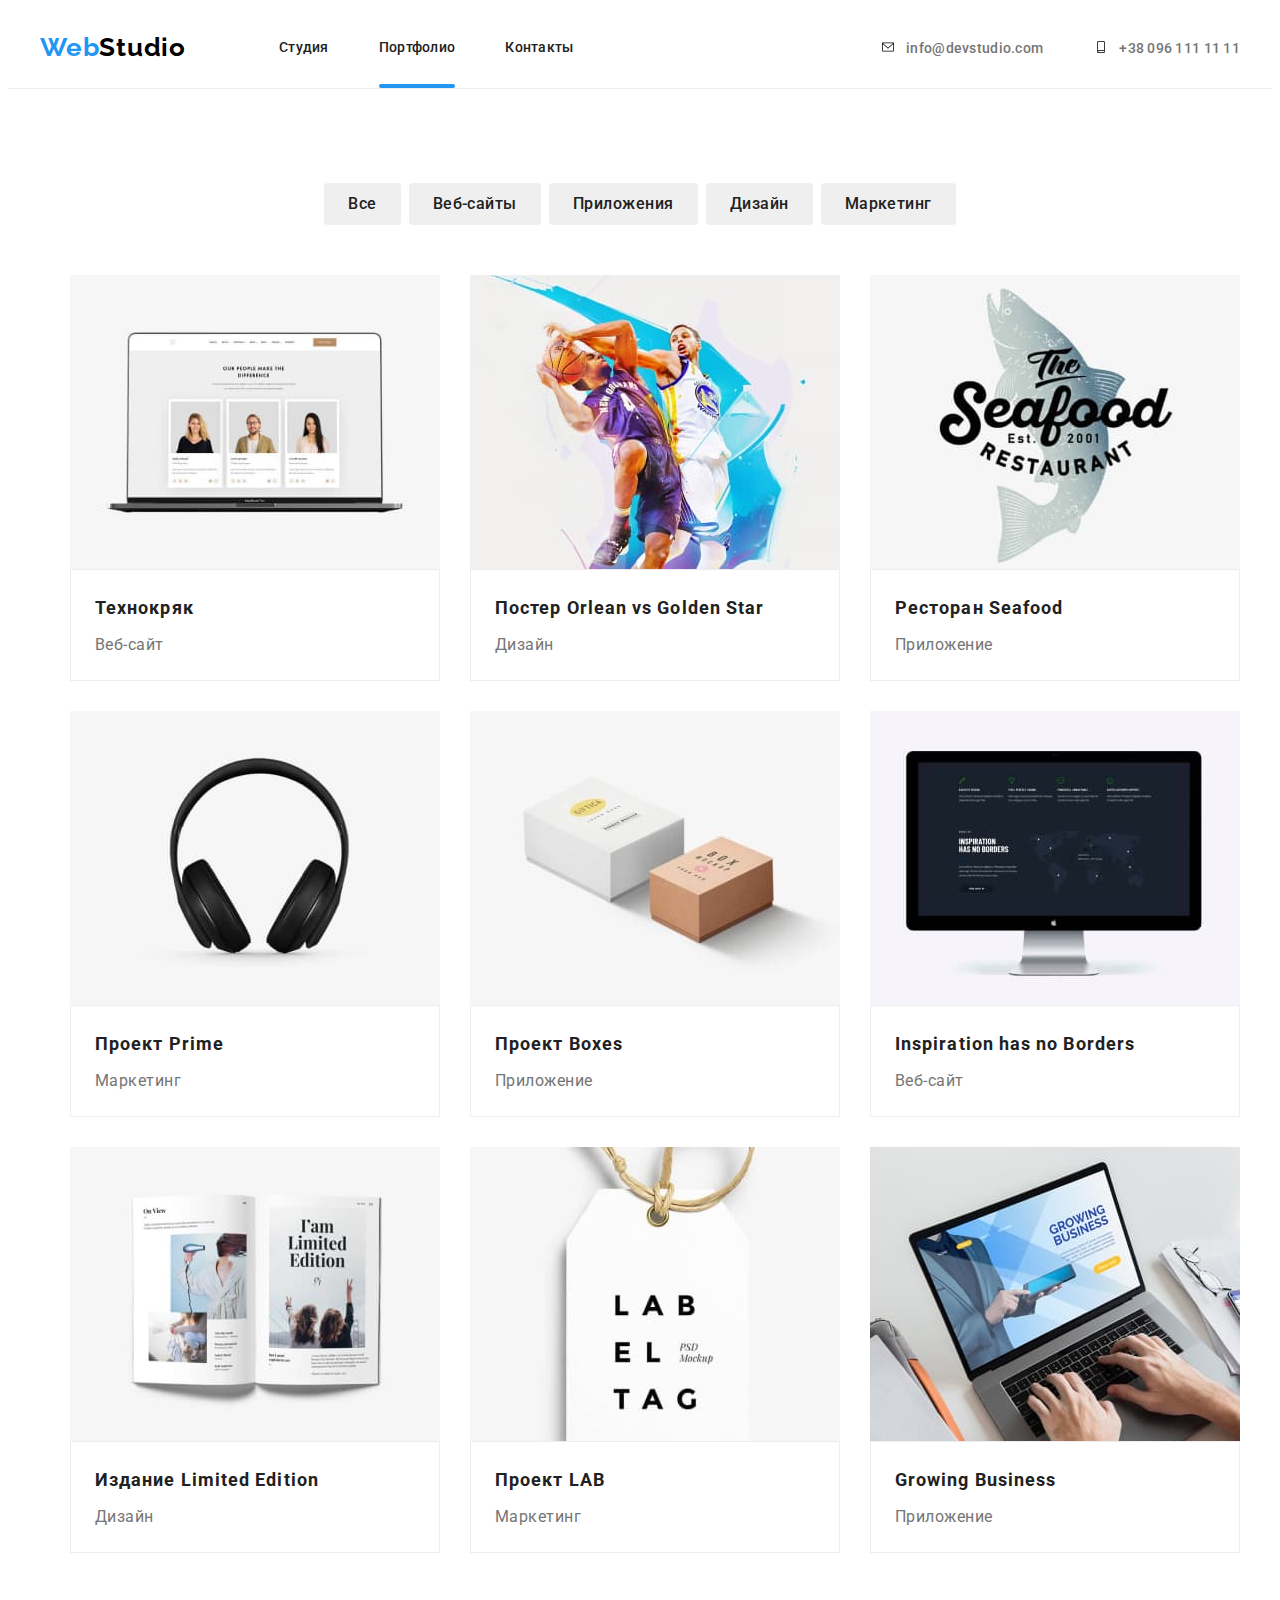
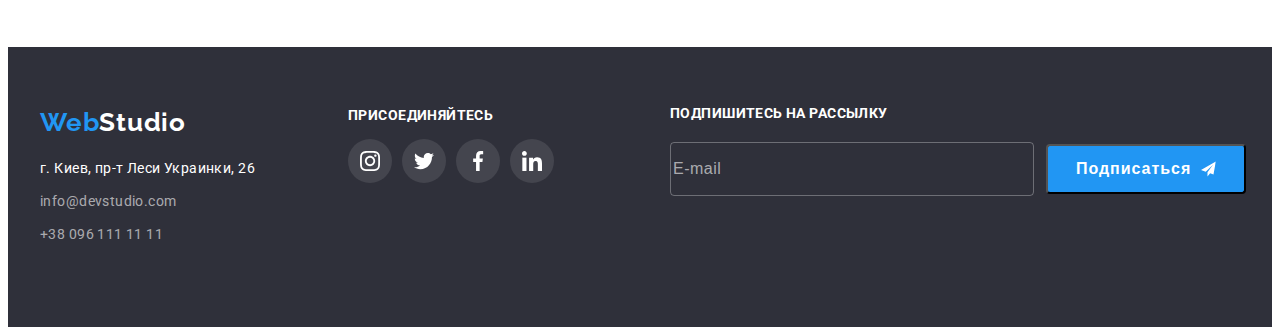
==== portfolio.html @ 32766723 "HW7" ====
<!DOCTYPE html>
<html lang="ru">
<head>
    <meta charset="UTF-8">
    <meta http-equiv="X-UA-Compatible" content="IE=edge">
    <meta name="viewport" content="width=device-width, initial-scale=1.0">
    <title>Портфолио</title>
    <link rel="preconnect" href="https://fonts.googleapis.com">
    <link rel="preconnect" href="https://fonts.gstatic.com" crossorigin>
    <link href="https://fonts.googleapis.com/css2?family=Raleway:wght@700&family=Roboto:wght@400;500;700;900&display=swap"
        rel="stylesheet">
        <link rel="stylesheet" href="https://cdnjs.cloudflare.com/ajax/libs/modern-normalize/1.1.0/modern-normalize.min.css"
            integrity="sha512-wpPYUAdjBVSE4KJnH1VR1HeZfpl1ub8YT/NKx4PuQ5NmX2tKuGu6U/JRp5y+Y8XG2tV+wKQpNHVUX03MfMFn9Q=="
            crossorigin="anonymous" referrerpolicy="no-referrer" />
    <link rel="stylesheet" href="./css/styles.css">
</head>
<body>
<header class="header">
    <div class="container header-container">
        <nav class="header-nav">
            <a href="./index.html" lang="en" class="link  logo"><span>Web</span>Studio</a>
            <ul class="list navigation-list">
                <li class="nav-item"><a href="./index.html" class="link nav-list">Студия</a></li>
                <li class="nav-item"><a href="./portfolio.html" class="link nav-list current-page">Портфолио</a></li>
                <li class="nav-item"><a href="" class="link nav-list">Контакты</a></li>
            </ul>
        </nav>
        <ul class="list header-contact-list">
            <li class="header-contact-item"><a href="mailto:info@devstudio.com" class="contact-list link"><svg
                        class="contact-icon" width="16" height="12">
                        <use href="./images/icons.svg#icon-envelope"></use>
                    </svg>info@devstudio.com</a></li>
            <li class="header-contact-item"><a href="tel:+380961111111" class="link contact-list"><svg
                        class="contact-icon" width="16" height="12">
                        <use href="./images/icons.svg#icon-smartphone"></use>
                    </svg>+38 096 111 11 11</a></li>
        </ul>
    </div>
</header>
    <main>
        <!--Section Buttons-->
    <section class="section">
        <div class="container">
        <h1 class="visually-hidden">Примеры наших проектов</h1>
    <ul class="list btn-list">
        <li class="btn-list-item"><button type="button" name="Все" class="portfolio-button">Все</button></li>
        <li class="btn-list-item"><button type="button" name="Веб-сайты" class="portfolio-button">Веб-сайты</button></li>
        <li class="btn-list-item"><button type="button" name="Приложения" class="portfolio-button">Приложения</button></li>
        <li class="btn-list-item"><button type="button" name="Дизайн" class="portfolio-button">Дизайн</button></li>
        <li class="btn-list-item"><button type="button" name="Маркетинг" class="portfolio-button">Маркетинг</button></li>
    </ul>
    <ul class="list card-list">
    <li class="list-box">
        <article class="card">
        <a href="" class="link">
            <div class="card-thumb">
                <p class="card-text">Технокряк это современная площадка распространения коронавируса. Компании используют эту платформу для цифрового
                шпионажа и атак на защищённые сервера конкурентов.</p>
             <img src="./images/portfolio-img1.jpg" alt="Веб-сайт" width="370"></div>
            <div class="box-content">
            <h2 class="projects-title">Технокряк</h2>
            <p class="projects-description">Веб-сайт</p></div>
        </a>
        </article>
    </li>
    <li class="list-box">
        <article class="card">
        <a href="" class="link">
            <div class="card-thumb">
                <p class="card-text">Технокряк это современная площадка распространения коронавируса. Компании используют эту платформу
                    для цифрового
                    шпионажа и атак на защищённые сервера конкурентов.</p>
            <img src="./images/portfolio-img2.jpg" alt="Два баскетболиста" width="370">
           </div>
            <div class="box-content">
            <h2 class="projects-title">Постер <span lang="en"> Orlean vs Golden Star</span></h2>
            <p class="projects-description">Дизайн</p></div>
        </a></article>
    </li>
    <li class="list-box">
        <article class="card">
        <a href="" class="link">
            <div class="card-thumb">
                <p class="card-text">Технокряк это современная площадка распространения коронавируса. Компании используют эту платформу
                    для цифрового
                    шпионажа и атак на защищённые сервера конкурентов.</p>
            <img src="./images/portfolio-img3.jpg" alt="Логотип ресторана" width="370"></div>
            <div class="box-content">
            <h2 class="projects-title">Ресторан <span lang="en">Seafood</span></h2>
            <p class="projects-description">Приложение</p></div>
        </a></article>
    </li>
    <li class="list-box">
        <article class="card">
        <a href="" class="link">
            <div class="card-thumb">
                <p class="card-text">Технокряк это современная площадка распространения коронавируса. Компании используют эту платформу
                    для цифрового
                    шпионажа и атак на защищённые сервера конкурентов.</p>
            <img src="./images/portfolio-img4.jpg" alt="Наушники" width="370"></div>
            <div class="box-content">
            <h2 class="projects-title">Проект <span lang="en">Prime</span></h2>
            <p class="projects-description">Маркетинг</p></div>
        </a></article>
    </li>
    <li class="list-box">
        <article class="card">
    <a href="" class="link">
        <div class="card-thumb">
            <p class="card-text">Технокряк это современная площадка распространения коронавируса. Компании используют эту платформу
                для цифрового
                шпионажа и атак на защищённые сервера конкурентов.</p>
        <img src="./images/portfolio-img5.jpg" alt="Две коробки" width="370"></div>
        <div class="box-content">
        <h2 class="projects-title">Проект <span lang="en">Boxes</span></h2>
        <p class="projects-description">Приложение</p></div>
    </a></article>
    </li>
    <li class="list-box">
        <article class="card">
        <a href="" class="link">
            <div class="card-thumb">
                <p class="card-text">Технокряк это современная площадка распространения коронавируса. Компании используют эту платформу
                    для цифрового
                    шпионажа и атак на защищённые сервера конкурентов.</p>
            <img src="./images/portfolio-img6.jpg" alt="Веб-сайт" width="370"></div>
            <div class="box-content">
            <h2 lang="en" class="projects-title">Inspiration has no Borders</h2>
            <p class="projects-description">Веб-сайт</p></div>
        </a></article>
    </li>
    <li class="list-box">
        <article class="card">
        <a href="" class="link">
            <div class="card-thumb">
                <p class="card-text">Технокряк это современная площадка распространения коронавируса. Компании используют эту платформу
                    для цифрового
                    шпионажа и атак на защищённые сервера конкурентов.</p>
            <img src="./images/portfolio-img7.jpg" alt="Журнал" width="370"></div>
            <div class="box-content">
            <h2 class="projects-title">Издание <span lang="en">Limited Edition</span></h2>
            <p class="projects-description">Дизайн</p></div>
        </a></article>
    </li>
    <li class="list-box">
        <article class="card">
        <a href="" class="link">
            <div class="card-thumb">
                <p class="card-text">Технокряк это современная площадка распространения коронавируса. Компании используют эту платформу
                    для цифрового
                    шпионажа и атак на защищённые сервера конкурентов.</p>
            <img src="./images/portfolio-img8.jpg" alt="Бирка" width="370"></div>
            <div class="box-content">
            <h2 class="projects-title">Проект <span lang="en">LAB</span></h2>
            <p class="projects-description">Маркетинг</p></div>
        </a></article>
    </li>
    <li class="list-box">
        <article class="card">
        <a href="" class="link">
            <div class="card-thumb">
                <p class="card-text">Технокряк это современная площадка распространения коронавируса. Компании используют эту платформу
                    для цифрового
                    шпионажа и атак на защищённые сервера конкурентов.</p>
            <img src="./images/portfolio-img9.jpg" alt="Приложение для ноутбука" width="370"></div>
            <div class="box-content">
            <h2 lang="en" class="projects-title">Growing Business</h2>
            <p class="projects-description">Приложение</p></div>
        </a></article>
    </li>
    </ul>
    </div>
    </section>
    </main>
    <footer class="footer">
        <div class="container footer-container">
            <div class="logo-footer">
                <div class="logo-adress">
                    <a href="./index.html" lang="en" class="link  footer-logo"><span
                            class="footer-logo__span">Web</span>Studio</a>
                </div>
                <address>
                    <ul class="list">
                        <li class="footer-list"><a href="https://goo.gl/maps/FCbpodmWMEnQQ8jf7"
                                class="link footer-address">г. Киев, пр-т Леси Украинки, 26</a></li>
                        <li class="footer-list"><a href="mailto:info@devstudio.com"
                                class="link footer-contact">info@devstudio.com</a></li>
                        <li class="footer-list"><a href="tel:+380961111111" class="link footer-contact">+38 096 111 11
                                11</a></li>
                    </ul>
                </address>
            </div>
            <div class="footer-social-links">
                <h4 class="footer-title">присоединяйтесь</h4>
                <ul class="footer-social-list list">
                    <li class="footer-social-item">
                        <a href="" class="footer-social-link">
                            <svg class="members-social-icon" width="20" height="20">
                                <use href="./images/icons.svg#icon-instagram-1"></use>
                            </svg>
    
                        </a>
                    </li>
                    <li class="footer-social-item">
                        <a href="" class="footer-social-link">
                            <svg class="members-social-icon" width="20" height="20">
                                <use href="./images/icons.svg#icon-twitter-1"></use>
                            </svg>
                        </a>
                    </li>
                    <li class="footer-social-item">
                        <a href="" class="footer-social-link">
                            <svg class="members-social-icon" width="20" height="20">
                                <use href="./images/icons.svg#icon-facebook-1"></use>
                            </svg>
                        </a>
                    </li>
                    <li class="footer-social-item">
                        <a href="" class="footer-social-link">
                            <svg class="members-social-icon" width="20" height="20">
                                <use href="./images/icons.svg#icon-linkedin-1"></use>
                            </svg>
                        </a>
                    </li>
                </ul>
            </div>
    
            <div class="footer-subscription">
    
                <form action="#" class="footer-form">
                    <div class="footer-subscription__input">
                        <label for="email-input" class="footer-form__label"><span class="footer-form__text">Подпишитесь на
                                рассылку</span></label>
                        <div class="input-box">
                            <input type="email" id="email-input" name="email-input" placeholder="E-mail"
                                class="footer-form__input">
                            <button type="submit" class="footer-form__button">Подписаться
                                <svg class="footer-form__icon" width="24" height="24">
                                    <use href="./images/icons.svg#icon-send"></use>
                                </svg>
                            </button>
                        </div>
                    </div>
                </form>
            </div>
        </div>
    </footer>
    <script src="./js/modal.js"></script>
</body>
</html>
---- css/styles.css ----
h1,
h2,
h3,
h4,
h5,
h6,
p,
ul {
  margin: 0;
}

:root {
  --accent-color: #2196f3;
  --main-text-color: #757575;
  --title-color: #212121;
  --logo-color: #000000;
  --transition-timing-function: cubic-bezier(0.4, 0, 0.2, 1);
}
body {
  font-family: "Roboto", sans-serif;
  color: var(--main-text-color);
  background-color: #ffffff;
  font-weight: 400;
  font-style: normal;
}
.visually-hidden {
  position: absolute;
  white-space: nowrap;
  width: 1px;
  height: 1px;
  overflow: hidden;
  border: 0;
  padding: 0;
  clip: rect(0 0 0 0);
  clip-path: inset(50%);
  margin: -1px;
}
img {
  display: block;
  max-width: 100%;
  height: auto;
}
/* ----------------------------------------------------------HEADER---------------------- */
.container {
  width: 1200px;
  padding-left: 15px;
  padding-right: 15px;
  margin-left: auto;
  margin-right: auto;
  height: auto;
}
.header {
  border-bottom-color: #ececec;
  border-bottom-style: solid;
  border-bottom-width: 1px;
}

.header-container {
  display: flex;
  justify-content: space-between;
  align-items: center;
}

.header-nav {
  display: flex;
}

.logo {
  font-family: Raleway;
  font-style: normal;
  font-weight: 700;
  font-size: 26px;
  line-height: 1.19;
  letter-spacing: 0.03em;
  color: var(--logo-color);
  margin-right: 93px;
  padding-bottom: 25px;
  padding-top: 24px;
}
.header span {
  color: var(--accent-color);
}

.nav-list {
  font-weight: 500;
  font-size: 14px;
  line-height: 1.14;
  letter-spacing: 0.02em;
  color: var(--title-color);
  display: block;
  padding-top: 32px;
  padding-bottom: 32px;
}
.navigation-list {
  display: flex;
  align-items: center;
}
.nav-item:not(:last-child) {
  margin-right: 50px;
}
.current-page::after {
  content: "";
  display: block;
  width: 100%;
  height: 4px;
  background-color: var(--accent-color);
  border-radius: 2px;
  position: absolute;
  left: 0;
  bottom: 0;
}
.current-page {
  position: relative;
}

.header-contact-item:not(:last-child) {
  margin-right: 50px;
}

.header-contact-list {
  display: flex;
}

.contact-list {
  font-weight: 500;
  font-size: 14px;
  line-height: 1.14;
  letter-spacing: 0.02em;
  color: var(--main-text-color);
  padding-top: 32px;
  padding-bottom: 32px;
  transition-property: fill;
  transition-duration: 250ms;
  transition-timing-function: var(--transition-timing-function);
}

.list {
  list-style: none;
  padding: 0;
}
.link {
  text-decoration: none;
  transition-property: color;
  transition-duration: 250ms;
  transition-timing-function: var(--transition-timing-function);
}
.link:hover,
.link:focus {
  color: var(--accent-color);
}
.contact-list:hover,
.contact-list:focus {
  fill: var(--accent-color);
}
.contact-icon {
  margin-right: 10px;
  transition-property: fill;
  transition-duration: 250ms;
  transition-timing-function: var(--transition-timing-function);
}
/*--------------HERO----------------------------*/
.hero-section {
  background-color: #2f303a;
  padding-bottom: 200px;
  padding-top: 200px;
  text-align: center;
  background-image: linear-gradient(
      rgba(47, 48, 58, 0.4),
      rgba(47, 48, 58, 0.4)
    ),
    url(../images/hero-bg-img.jpg);
  background-position: center;
  background-repeat: no-repeat;
  background-size: cover;
}
.hero-title {
  font-weight: 900;
  font-size: 44px;
  line-height: 1.36;
  text-align: center;
  letter-spacing: 0.06em;
  text-transform: uppercase;
  color: #ffffff;
  max-width: 696px;
  margin-right: auto;
  margin-left: auto;
  margin-bottom: 30px;
}
.hero-button {
  background: var(--accent-color);
  box-shadow: transparent;
  border-radius: 4px;
  font-family: inherit;
  font-weight: 700;
  font-size: 16px;
  line-height: 1.87;
  display: inline-block;
  text-align: center;
  letter-spacing: 0.06em;
  color: #ffffff;
  cursor: pointer;
  padding-right: 32px;
  padding-left: 32px;
  padding-top: 10px;
  padding-bottom: 10px;
  transition-property: background-color, box-shadow;
  transition-duration: 250ms;
  transition-timing-function: var(--transition-timing-function);
}
.hero-button:focus,
.hero-button:hover {
  background-color: var(--accent-color);
  box-shadow: 0px 4px 4px rgba(0, 0, 0, 0.15);
}

/*----------------------------Section Our Activities------------------*/
.activities-list-title {
  font-weight: 700;
  font-size: 14px;
  line-height: 1.14;
  letter-spacing: 0.03em;
  text-transform: uppercase;
  color: var(--title-color);
  margin-bottom: 10px;
}
.activities-text {
  font-size: 14px;
  line-height: 1.71;
  letter-spacing: 0.03em;
}
.activities-title {
  font-weight: 700;
  font-size: 36px;
  line-height: 1.17;
  text-align: center;
  letter-spacing: 0.03em;
  color: var(--title-color);
  margin-bottom: 50px;
  margin-top: 94px;
}
.section {
  padding-bottom: 94px;
  padding-top: 94px;
}
.activities-list {
  display: flex;
  justify-content: center;
}
.activities-overlay-title {
  font-weight: 700;
  font-size: 14px;
  line-height: 16px;
  text-align: center;
  letter-spacing: 0.03em;
  text-transform: uppercase;

  color: #ffffff;
  position: absolute;
  bottom: 27px;
  left: 83px;
  z-index: 5;
}
.activities-list-item::after {
  display: inline-block;
  position: absolute;
  content: "";
  width: 100%;
  height: 70px;
  background-color: rgba(47, 48, 58, 0.8);
  left: 0;
  bottom: 0;
}

.activities-list-item:not(:last-child) {
  margin-right: 30px;
}
.activities-list-item {
  position: relative;
}
.activities-types {
  display: flex;
}

.activities-types-item:not(:last-child) {
  margin-right: 30px;
}
.activities-types-item {
  width: 270px;
}
.activities-icon-place {
  width: 270px;
  height: 120px;
  background-color: #f5f4fa;
  margin-bottom: 30px;
  display: flex;
  align-items: center;
  justify-content: center;
  margin-bottom: 30px;
}

/*---------Section Our Team--------------------------------------*/
.team-section {
  background: #f5f4fa;
}
.team-list {
  display: flex;
  flex-basis: calc(100% / 4 -30px);
  margin-top: -30px;
  margin-left: -30px;
}

.team-title {
  font-weight: 700;
  font-size: 36px;
  line-height: 1.17;
  text-align: center;
  letter-spacing: 0.03em;
  color: var(--title-color);
  margin-bottom: 50px;
}
.team-card {
  background-color: #ffffff;
  margin-top: 30px;
  margin-left: 30px;
  box-shadow: 0px 1px 3px rgba(0, 0, 0, 0.12), 0px 1px 1px rgba(0, 0, 0, 0.14),
    0px 2px 1px rgba(0, 0, 0, 0.2);
  border-radius: 0px 0px 4px 4px;
  padding-bottom: 30px;
}

.team-name {
  font-weight: 500;
  font-size: 16px;
  line-height: 1.19;
  text-align: center;
  letter-spacing: 0.03em;
  color: var(--title-color);
}
.team-position {
  font-size: 16px;
  line-height: 1.19;
  text-align: center;
  letter-spacing: 0.03em;
  color: var(--main-text-color);
  margin-top: 10px;
}

.members-text {
  padding-top: 30px;
}

.members-social-list {
  display: flex;
  justify-content: center;
  margin-top: 16px;
  padding-right: 32px;
  padding-left: 32px;
}

.members-social-item {
  width: 44px;
  height: 44px;
  fill: #afb1b8;
}
.members-social-item:not(:last-child) {
  margin-right: 10px;
}
.members-social-link {
  width: 100%;
  height: 100%;
  border-radius: 50%;
  display: flex;
  align-items: center;
  justify-content: center;
  fill: inherit;
  transition-property: background-color, fill;
  transition-duration: 250ms;
  transition-timing-function: var(--transition-timing-function);
}
.members-social-link:hover,
.members-social-link:focus {
  background-color: var(--accent-color);
  fill: #ffffff;
}

/*---------------------------Clients section---------------------------*/

.clients-title {
  font-weight: 700;
  font-size: 36px;
  line-height: 42px;
  text-align: center;
  letter-spacing: 0.03em;
  margin-bottom: 50px;

  color: var(--title-color);
}
.clients-list {
  display: flex;
  justify-content: center;
  align-items: center;
}
.clients-box {
  display: flex;
  justify-content: center;
  align-items: center;
  fill: #afb1b8;
  width: 170px;
  height: 92px;
  border: 1px solid #afb1b8;
  border-radius: 4px;
  transition-property: border, fill;
  transition-duration: 250ms;
  transition-timing-function: var(--transition-timing-function);
}
.clients-item:not(:last-child) {
  margin-right: 30px;
}
.clients-item {
  fill: #afb1b8;
}
.clients-box:hover,
.clients-box:focus {
  fill: var(--accent-color);
  border: 1px solid var(--accent-color);
}

.backdrop {
  position: fixed;
  top: 0;
  left: 0;
  width: 100%;
  height: 100%;
  background: rgba(0, 0, 0, 0.2);
}
.backdrop.is-hidden {
  opacity: 0;
  pointer-events: none;
}

.modal {
  width: 528px;
  height: 581px;
  background: #ffffff;
  box-shadow: 0px 1px 3px rgba(0, 0, 0, 0.12), 0px 1px 1px rgba(0, 0, 0, 0.14),
    0px 2px 1px rgba(0, 0, 0, 0.2);
  border-radius: 4px;
  position: absolute;
  top: 50%;
  left: 50%;
  transform: translate(-50%, -50%) scale(1);
  opacity: 1;
  transition: opacity 250ms var(--transition-timing-function);
}
.backdrop.is-hidden.modal {
  transform: scale(0, 9) translate(-50%, -50%);
  transition: transform 250ms var(--transition-timing-function);
}
.close-modal-button {
  width: 30px;
  height: 30px;
  border-radius: 50%;
  border: 1px solid rgba(0, 0, 0, 0.1);
  background-color: #ffffff;
  position: absolute;
  top: 8px;
  right: 8px;
  cursor: pointer;
  transition-property: fill;
  transition-duration: 250ms;
  transition-timing-function: var(--transition-timing-function);
}
.close-modal-button:hover,
.close-modal-button:focus {
  fill: var(--accent-color);
}
.modal {
  position: relative;
  padding: 40px;
}
.modal-text {
  display: block;
  align-items: center;
  justify-content: center;
  margin-bottom: 12px;
  font-weight: 700;
  font-size: 20px;
  line-height: 23px;
  text-align: center;
  letter-spacing: 0.03em;

  color: var(--title-color);
}
.modal-input {
  display: inline-block;
  width: 448px;
  height: 40px;
  padding-top: 12px;
  padding-bottom: 12px;
  padding-left: 30px;
  padding-right: 30px;
  border: 1px solid rgba(33, 33, 33, 0.2);
  box-sizing: border-box;
  border-radius: 4px;
  transition-property: border-color;
  transition-duration: 250ms;
  transition-timing-function: var(--transition-timing-function);
}

.modal-label {
  font-weight: 400;
  font-size: 12px;
  line-height: 1.67;
  letter-spacing: 0.01em;
  color: #757575;
}
.modal-input:hover,
.modal-input:focus {
  border-color: var(--accent-color);
  cursor: pointer;
}
.modal-input:hover + .modal-form__icon,
.modal-input:focus + .modal-form__icon {
  fill: var(--accent-color);
}

.comment-textarea {
  resize: none;
  width: 448px;
  height: 120px;
  padding-left: 16px;
  padding-right: 16px;
  padding-top: 12px;
  padding-bottom: 12px;
  border: 1px solid rgba(33, 33, 33, 0.2);
  box-sizing: border-box;
  border-radius: 4px;
  transition-property: border-color;
  transition-duration: 250ms;
  transition-timing-function: var(--transition-timing-function);
}
.comment-textarea::placeholder {
  font-weight: 400;
  font-size: 12px;
  line-height: 1.67;
  letter-spacing: 0.01em;
  color: rgba(117, 117, 117, 0.5);
}
.comment-textarea:hover,
.comment-textarea:focus {
  border-color: var(--accent-color);
}

.checkbox-area {
  display: flex;
  align-items: center;
  justify-content: center;
}
.checkbox-text {
  font-weight: 400;
  font-size: 14px;
  line-height: 1.71;
  letter-spacing: 0.03em;
  color: var(--main-text-color);
}

.checkbox-label {
  margin-top: 20px;
  display: flex;
  flex-wrap: nowrap;
  align-items: center;
  justify-content: center;
}
.checkbox-link {
  font: inherit;
  color: var(--accent-color);
}
.checkbox {
  -webkit-appearance: none;
  -moz-appearance: none;
  appearance: none;
  position: absolute;
}
.checkbox:checked + .checkbox-icon {
  background-color: var(--accent-color);
  background-image: url("../images/icons.svg");
  background-size: contain;
  background-origin: border-box;
  border-color: var(--accent-color);
  color: #ffffff;
}
.checkbox-icon {
  display: inline-block;
  width: 16px;
  height: 15px;
  border-radius: 2px;
  border: 2px solid rgb(33, 33, 33);
  align-items: center;
  justify-content: center;
  margin-right: 7px;
}
.modal-button {
  background-color: var(--accent-color);
  width: 200px;
  height: 50px;
  box-shadow: var(--accent-color);
  border-radius: 4px;
  font-weight: 700;
  font-size: 16px;
  line-height: 1.87;
  letter-spacing: 0.06em;
  color: #ffffff;
  margin-top: 30px;
  cursor: pointer;
  display: block;
  margin-right: auto;
  margin-left: auto;
  transition-property: box-shadow;
  transition-duration: 250ms;
  transition-timing-function: var(--transition-timing-function);
}
.modal-button:focus,
.modal-button:hover {
  box-shadow: 0px 4px 4px rgba(0, 0, 0, 0.15);
}
.modal-form__icon {
  position: absolute;
  top: 50%;
  left: 12px;
  transition-property: fill;
  transition-duration: 250ms;
  transition-timing-function: var(--transition-timing-function);
}
.form-field {
  position: relative;
  transition-property: fill;
  transition-duration: 250ms;
  transition-timing-function: var(--transition-timing-function);
}
/*---------------------------------------Footer-----------------*/
.footer {
  background-color: #2f303a;
  padding-top: 60px;
  padding-bottom: 60px;
}
.footer-logo__span {
  color: var(--accent-color);
}
.footer-contact {
  font-size: 14px;
  font-style: normal;
  line-height: 1.71;
  letter-spacing: 0.03em;
  color: rgba(255, 255, 255, 0.6);
}
.footer-address {
  font-style: normal;
  font-size: 14px;
  line-height: 1.71;
  letter-spacing: 0.03em;
  color: #ffffff;
}
.footer-logo {
  font-family: Raleway;
  font-style: normal;
  font-weight: 700;
  font-size: 26px;
  line-height: 1.19;
  letter-spacing: 0.03em;
  color: #ffffff;
  margin-bottom: 20px;
}
.footer-container {
  display: flex;
  justify-content: space-between;
}
.logo-adress {
  display: flex;
}
.footer-title {
  font-family: Roboto;
  font-style: normal;
  font-weight: bold;
  font-size: 14px;
  line-height: 16px;
  letter-spacing: 0.03em;
  text-transform: uppercase;

  color: #ffffff;
}
.footer-social-list {
  display: flex;
  justify-content: center;
  margin-top: 16px;
}
.logo-footer {
  margin-bottom: 20px;
}
.footer-list:not(:last-child) {
  margin-bottom: 9px;
}
.footer-social-links {
  margin-left: 70px;
}
.footer-social-item {
  width: 44px;
  height: 44px;
}

.footer-social-item:not(:last-child) {
  margin-right: 10px;
}
.footer-social-link {
  width: 100%;
  height: 100%;
  border-radius: 50%;
  display: flex;
  align-items: center;
  justify-content: center;
  background: rgba(255, 255, 255, 0.1);
  transition-property: background-color;
  transition-duration: 250ms;
  transition-timing-function: var(--transition-timing-function);
}
.footer-social-link:focus,
.footer-social-link:hover {
  background-color: var(--accent-color);
}
.footer-subscription {
  width: 570px;
  height: 86px;
  display: flex;
  margin-left: 93px;
}
.footer-form {
  display: flex;
  justify-content: center;
  align-items: center;
}
.footer-form__text {
  font-weight: 700;
  font-size: 14px;
  line-height: 16px;
  letter-spacing: 0.03em;
  text-transform: uppercase;
  color: #ffffff;
}
.footer-form__input {
  display: inline-block;
  width: 358px;
  height: 50px;
  border: 1px solid rgba(255, 255, 255, 0.3);
  border-radius: 4px;
  background-color: transparent;
}
.input-box {
  display: flex;
  align-items: center;
  justify-content: space-between;
  margin-top: 20px;
}
.footer-form__button {
  width: 200px;
  height: 50px;
  background-color: var(--accent-color);
  box-shadow: transparent;
  border-radius: 4px;
  padding-left: 28px;
  padding-right: 28px;
  padding-top: 10px;
  padding-bottom: 10px;
  display: flex;
  align-items: center;
  justify-content: center;
  margin-left: 12px;
  font-weight: 700;
  font-size: 16px;
  line-height: 1.87;
  letter-spacing: 0.06em;
  color: #ffffff;
  cursor: pointer;

  transition-property: background-color, box-shadow;
  transition-duration: 250ms;
  transition-timing-function: var(--transition-timing-function);
}
.footer-form__button:hover,
.footer-form__button:focus {
  background-color: var(--accent-color);
  box-shadow: 0px 4px 4px rgba(0, 0, 0, 0.15);
}
.footer-form__icon {
  margin-left: 10px;
}
.footer-form__input::placeholder {
  font-weight: 400;
  font-size: 16px;
  line-height: 1.25;
  letter-spacing: 0.03em;
  color: rgba(255, 255, 255, 0.6);
}
.footer-subscription__input {
  display: flex;
  flex-wrap: wrap;
}

/*----------------------------PORTFOLIO Section Buttons----------------------------------------------*/
.portfolio-button {
  border-radius: 4px;
  font-family: inherit;
  font-weight: 500;
  font-size: 16px;
  line-height: 1.62;
  text-align: center;
  letter-spacing: 0.03em;
  color: var(--title-color);
  cursor: pointer;
  border-color: transparent;
  padding-top: 6px;
  padding-bottom: 6px;
  padding-right: 22px;
  padding-left: 22px;
  transition-property: background-color, box-shadow, color;
  transition-duration: 250ms;
  transition-timing-function: var(--transition-timing-function);
}
.portfolio-button:hover,
.portfolio-button:focus {
  background-color: var(--accent-color);
  box-shadow: 0px 1px 3px rgba(0, 0, 0, 0.12), 0px 1px 1px rgba(0, 0, 0, 0.14),
    0px 2px 1px rgba(0, 0, 0, 0.2);
  color: #ffffff;
}

.btn-list {
  padding: 0;
  display: flex;
  justify-content: center;
  border-radius: 4px;
  margin-bottom: 50px;
}
.btn-list-item:not(:last-child) {
  margin-right: 8px;
}

.list-box {
  background: #ffffff;
  flex-basis: calc(100% / 3 - 30px);
  margin-top: 30px;
  margin-left: 30px;
  transition-property: box-shadow;
  transition-duration: 250ms;
  transition-timing-function: var(--transition-timing-function);
}
.list-box:hover {
  box-shadow: 0px 1px 3px rgba(0, 0, 0, 0.12), 0px 1px 1px rgba(0, 0, 0, 0.14),
    0px 2px 1px rgba(0, 0, 0, 0.2);
}
.projects-title {
  font-weight: 700;
  font-size: 18px;
  line-height: 2;
  letter-spacing: 0.06em;
  color: var(--title-color);
}
.projects-description {
  font-size: 16px;
  line-height: 1.87;
  letter-spacing: 0.03em;
  color: var(--main-text-color);
  margin-top: 4px;
}

.card-list {
  padding: 0;
  display: flex;
  flex-wrap: wrap;
  margin-top: -30px;
}
.card-thumb {
  position: relative;
  overflow: hidden;
}

.box-content {
  padding-bottom: 20px;
  padding-left: 24px;
  padding-right: 24px;
  padding-top: 20px;
  border: 1px solid #eeeeee;
}

.card-text {
  display: inline-block;
  position: absolute;
  top: 0;
  left: 0;
  padding-left: 24px;
  padding-right: 24px;
  padding-bottom: 63px;
  padding-top: 63px;
  width: 100%;
  height: 100%;
  font-weight: 400;
  font-size: 18px;
  line-height: 1.56;
  letter-spacing: 0.03em;
  color: #ffffff;
  background-color: rgba(33, 150, 243, 0.9);
  transform: translateY(100%);
  transition: transform 250ms var(--transition-timing-function);
}

.list-box:hover .card-text {
  transform: translateY(0);
}
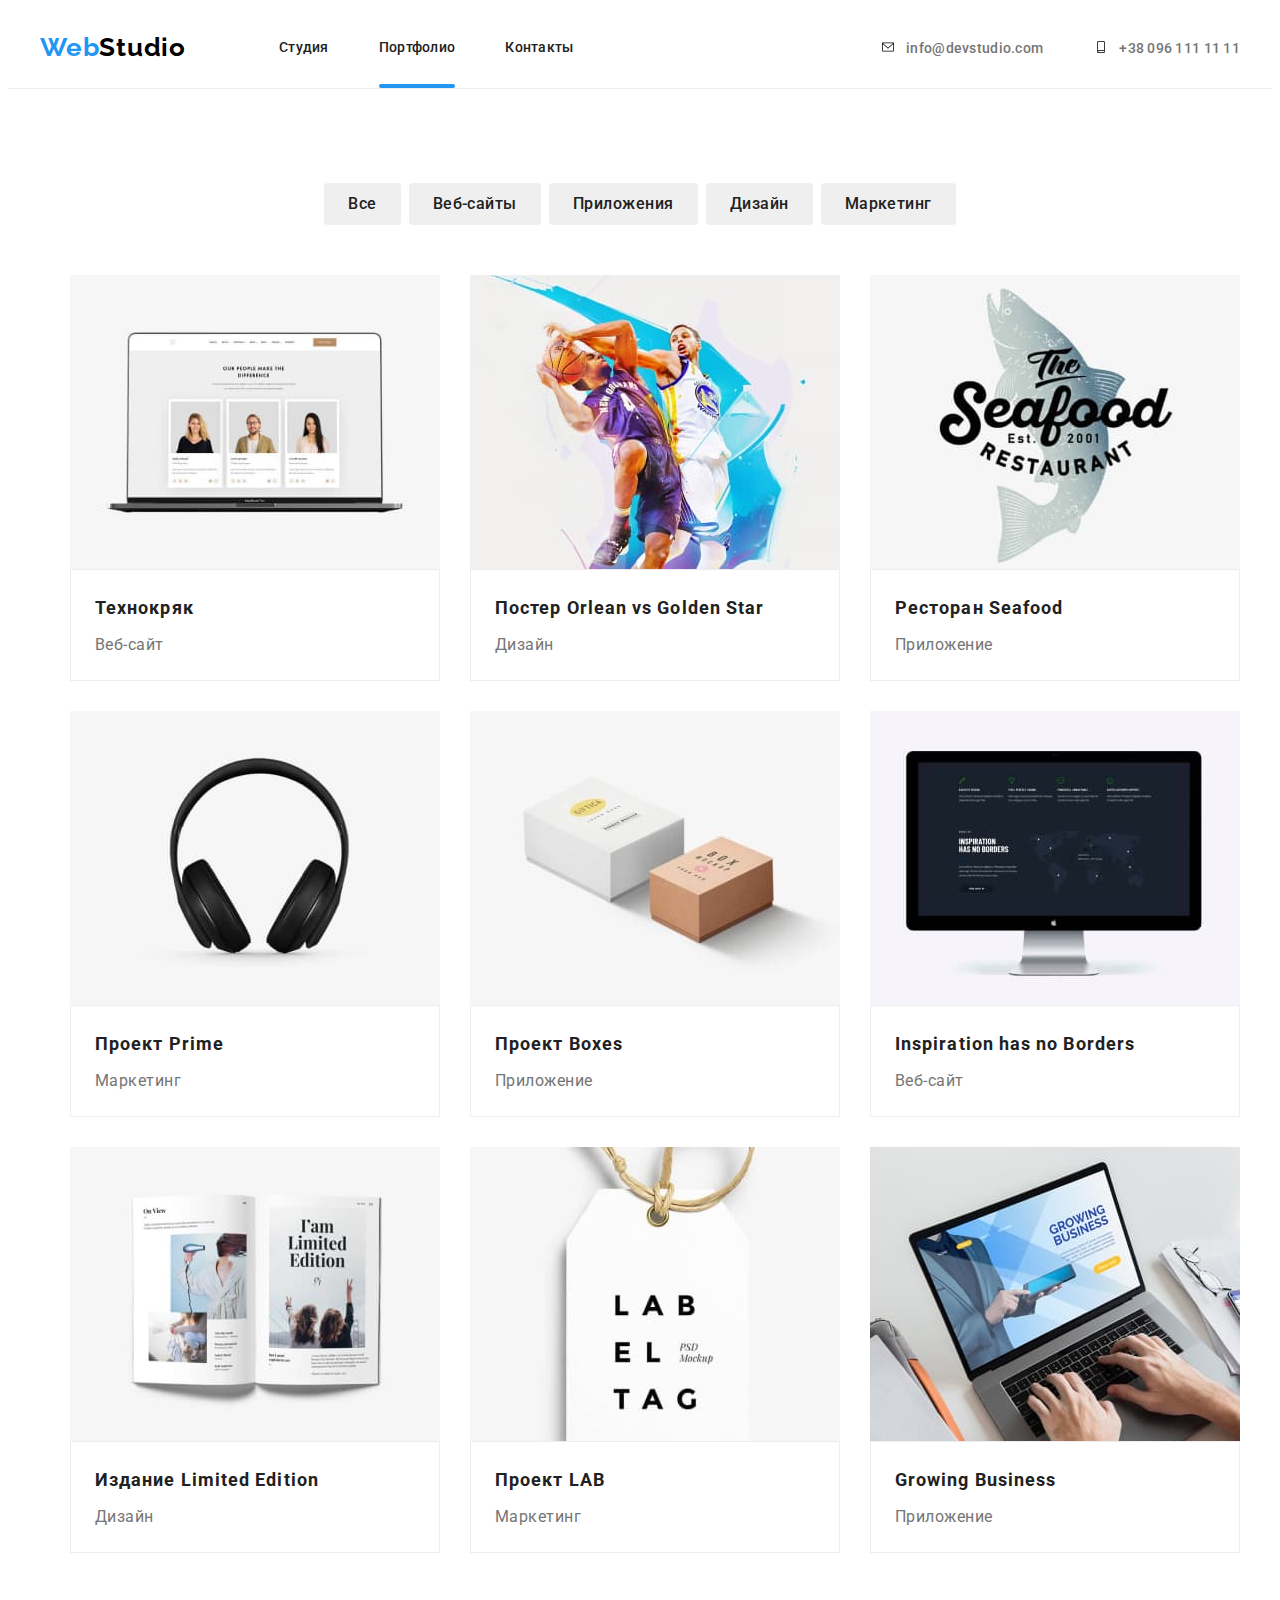
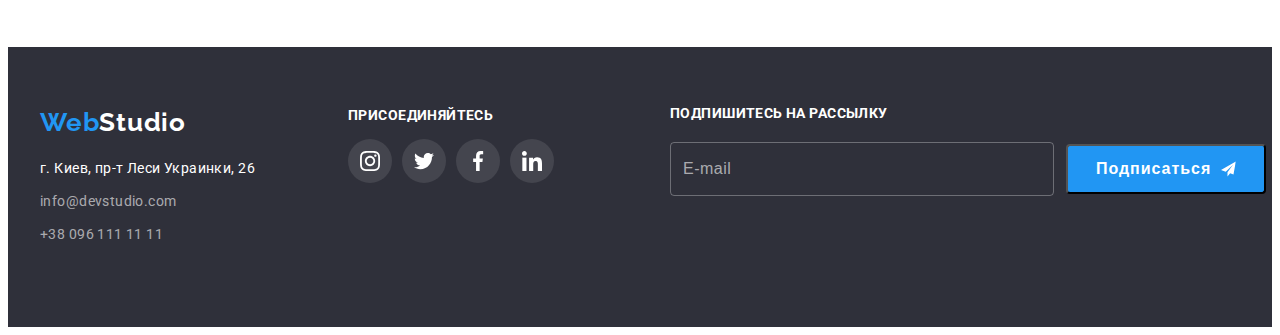
==== commit 9a86cba1: "refactoring" ====
--- a/portfolio.html
+++ b/portfolio.html
@@ -12,7 +12,7 @@
         <link rel="stylesheet" href="https://cdnjs.cloudflare.com/ajax/libs/modern-normalize/1.1.0/modern-normalize.min.css"
             integrity="sha512-wpPYUAdjBVSE4KJnH1VR1HeZfpl1ub8YT/NKx4PuQ5NmX2tKuGu6U/JRp5y+Y8XG2tV+wKQpNHVUX03MfMFn9Q=="
             crossorigin="anonymous" referrerpolicy="no-referrer" />
-    <link rel="stylesheet" href="./css/styles.css">
+    <link rel="stylesheet" href="./css/main.min.css">
 </head>
 <body>
 <header class="header">
@@ -174,15 +174,15 @@
     </main>
     <footer class="footer">
         <div class="container footer-container">
-            <div class="logo-footer">
-                <div class="logo-adress">
+            <div class="footer-contact-list">
+                <div class="footer-address">
                     <a href="./index.html" lang="en" class="link  footer-logo"><span
                             class="footer-logo__span">Web</span>Studio</a>
                 </div>
                 <address>
                     <ul class="list">
                         <li class="footer-list"><a href="https://goo.gl/maps/FCbpodmWMEnQQ8jf7"
-                                class="link footer-address">г. Киев, пр-т Леси Украинки, 26</a></li>
+                                class="link footer-direction">г. Киев, пр-т Леси Украинки, 26</a></li>
                         <li class="footer-list"><a href="mailto:info@devstudio.com"
                                 class="link footer-contact">info@devstudio.com</a></li>
                         <li class="footer-list"><a href="tel:+380961111111" class="link footer-contact">+38 096 111 11
@@ -195,7 +195,7 @@
                 <ul class="footer-social-list list">
                     <li class="footer-social-item">
                         <a href="" class="footer-social-link">
-                            <svg class="members-social-icon" width="20" height="20">
+                            <svg width="20" height="20">
                                 <use href="./images/icons.svg#icon-instagram-1"></use>
                             </svg>
     
@@ -203,21 +203,21 @@
                     </li>
                     <li class="footer-social-item">
                         <a href="" class="footer-social-link">
-                            <svg class="members-social-icon" width="20" height="20">
+                            <svg width="20" height="20">
                                 <use href="./images/icons.svg#icon-twitter-1"></use>
                             </svg>
                         </a>
                     </li>
                     <li class="footer-social-item">
                         <a href="" class="footer-social-link">
-                            <svg class="members-social-icon" width="20" height="20">
+                            <svg width="20" height="20">
                                 <use href="./images/icons.svg#icon-facebook-1"></use>
                             </svg>
                         </a>
                     </li>
                     <li class="footer-social-item">
                         <a href="" class="footer-social-link">
-                            <svg class="members-social-icon" width="20" height="20">
+                            <svg width="20" height="20">
                                 <use href="./images/icons.svg#icon-linkedin-1"></use>
                             </svg>
                         </a>
@@ -228,7 +228,7 @@
             <div class="footer-subscription">
     
                 <form action="#" class="footer-form">
-                    <div class="footer-subscription__input">
+                    <div class="footer-input">
                         <label for="email-input" class="footer-form__label"><span class="footer-form__text">Подпишитесь на
                                 рассылку</span></label>
                         <div class="input-box">
--- a/css/main.min.css
+++ b/css/main.min.css
@@ -0,0 +1,2 @@
+h1,h2,h3,h4,h5,h6,p,ul{margin:0}img{display:block;max-width:100%;height:auto}body{font-family:"Roboto", sans-serif;color:var(--main-text-color);background-color:#ffffff;font-weight:400;font-style:normal}:root{--accent-color: #2196f3;--main-text-color: #757575;--title-color: #212121;--logo-color: #000000;--transition-timing-function: cubic-bezier(0.4, 0, 0.2, 1)}.visually-hidden{position:absolute;white-space:nowrap;width:1px;height:1px;overflow:hidden;border:0;padding:0;clip:rect(0 0 0 0);clip-path:inset(50%);margin:-1px}.container{width:1200px;padding-left:15px;padding-right:15px;margin-left:auto;margin-right:auto;height:auto}.section{padding-bottom:94px;padding-top:94px}.logo{font-family:Raleway;font-style:normal;font-weight:700;font-size:26px;line-height:1.19;letter-spacing:0.03em;color:var(--logo-color);margin-right:93px;padding-bottom:25px;padding-top:24px}.list{list-style:none;padding:0}.backdrop{position:fixed;top:0;left:0;width:100%;height:100%;background:rgba(0,0,0,0.2)}.backdrop.is-hidden{opacity:0;pointer-events:none}.backdrop.is-hidden.modal{transform:scale(0, 9) translate(-50%, -50%);transition:transform 250ms var(--transition-timing-function)}.modal{width:528px;height:581px;background:#ffffff;box-shadow:0px 1px 3px rgba(0,0,0,0.12),0px 1px 1px rgba(0,0,0,0.14),0px 2px 1px rgba(0,0,0,0.2);border-radius:4px;padding:40px;position:absolute;top:50%;left:50%;transform:translate(-50%, -50%) scale(1);opacity:1;transition:opacity 250ms var(--transition-timing-function)}.close-modal-button{width:30px;height:30px;border-radius:50%;border:1px solid rgba(0,0,0,0.1);background-color:#ffffff;position:absolute;top:8px;right:8px;cursor:pointer;transition-property:fill;transition-duration:250ms;transition-timing-function:var(--transition-timing-function)}.close-modal-button:hover,.close-modal-button:focus{fill:var(--accent-color)}.modal-text{display:block;align-items:center;justify-content:center;margin-bottom:12px;font-weight:700;font-size:20px;line-height:23px;text-align:center;letter-spacing:0.03em;color:var(--title-color)}.modal-input{display:inline-block;width:448px;height:40px;padding-top:12px;padding-bottom:12px;padding-left:30px;padding-right:30px;border:1px solid rgba(33,33,33,0.2);box-sizing:border-box;border-radius:4px;transition-property:border-color;transition-duration:250ms;transition-timing-function:var(--transition-timing-function)}.modal-input:hover,.modal-input:focus{border-color:var(--accent-color);cursor:pointer;outline:none}.modal-input:hover+.modal-form__icon,.modal-input:focus+.modal-form__icon{fill:var(--accent-color)}.modal-label{font-weight:400;font-size:12px;line-height:1.67;letter-spacing:0.01em;color:#757575}.comment-textarea{resize:none;width:448px;height:120px;padding-left:16px;padding-right:16px;padding-top:12px;padding-bottom:12px;border:1px solid rgba(33,33,33,0.2);box-sizing:border-box;border-radius:4px;transition-property:border-color;transition-duration:250ms;transition-timing-function:var(--transition-timing-function)}.comment-textarea::placeholder{font-weight:400;font-size:12px;line-height:1.67;letter-spacing:0.01em;color:rgba(117,117,117,0.5)}.comment-textarea:hover,.comment-textarea:focus{border-color:var(--accent-color);outline:none}.checkbox-area{display:flex;align-items:center;justify-content:center}.checkbox-text{font-weight:400;font-size:14px;line-height:1.71;letter-spacing:0.03em;color:var(--main-text-color)}.checkbox-label{margin-top:20px;display:flex;flex-wrap:nowrap;align-items:center;justify-content:center}.checkbox-link{font:inherit;color:var(--accent-color)}.checkbox{-webkit-appearance:none;-moz-appearance:none;appearance:none;position:absolute}.checkbox:checked+.checkbox-icon{background-color:var(--accent-color);background-image:url("../images/check.svg");background-size:contain;background-origin:border-box;border-color:var(--accent-color);color:#ffffff}.checkbox-icon{display:inline-block;width:16px;height:15px;border-radius:2px;border:2px solid #212121;align-items:center;justify-content:center;margin-right:7px}.modal-button{background-color:var(--accent-color);width:200px;height:50px;box-shadow:var(--accent-color);border-radius:4px;font-weight:700;font-size:16px;line-height:1.87;letter-spacing:0.06em;outline:none;border-color:var(--accent-color);color:#ffffff;margin-top:30px;cursor:pointer;display:block;margin-right:auto;margin-left:auto;transition-property:box-shadow;transition-duration:250ms;transition-timing-function:var(--transition-timing-function)}.modal-button:focus,.modal-button:hover{box-shadow:0px 4px 4px rgba(0,0,0,0.15);outline:none}.modal-form__icon{position:absolute;top:50%;left:12px;transition-property:fill;transition-duration:250ms;transition-timing-function:var(--transition-timing-function)}.form-field{position:relative;transition-property:fill;transition-duration:250ms;transition-timing-function:var(--transition-timing-function);margin-bottom:10px}.header{border-bottom-color:#ececec;border-bottom-style:solid;border-bottom-width:1px}.header-container{display:flex;justify-content:space-between;align-items:center}.header-nav{display:flex}.header span{color:var(--accent-color)}.nav-list{font-weight:500;font-size:14px;line-height:1.14;letter-spacing:0.02em;color:var(--title-color);display:block;padding-top:32px;padding-bottom:32px}.navigation-list{display:flex;align-items:center}.nav-item:not(:last-child){margin-right:50px}.current-page{position:relative}.current-page::after{content:"";display:block;width:100%;height:4px;background-color:var(--accent-color);border-radius:2px;position:absolute;left:0;bottom:0}.header-contact-item:not(:last-child){margin-right:50px}.header-contact-list{display:flex}.contact-list{font-weight:500;font-size:14px;line-height:1.14;letter-spacing:0.02em;color:var(--main-text-color);padding-top:32px;padding-bottom:32px;transition-property:fill;transition-duration:250ms;transition-timing-function:var(--transition-timing-function)}.contact-list:hover,.contact-list:focus{fill:var(--accent-color)}.contact-icon{margin-right:10px;transition-property:fill;transition-duration:250ms;transition-timing-function:var(--transition-timing-function)}.link{text-decoration:none;transition-property:color;transition-duration:250ms;transition-timing-function:var(--transition-timing-function)}.link:hover,.link:focus{color:var(--accent-color)}.hero-section{background-color:#2f303a;padding-bottom:200px;padding-top:200px;text-align:center;background-image:linear-gradient(rgba(47,48,58,0.4), rgba(47,48,58,0.4)),url(../images/hero-bg-img.jpg);background-position:center;background-repeat:no-repeat;background-size:cover}.hero-title{font-weight:900;font-size:44px;line-height:1.36;text-align:center;letter-spacing:0.06em;text-transform:uppercase;color:#ffffff;max-width:696px;margin-right:auto;margin-left:auto;margin-bottom:30px}.hero-button{background:var(--accent-color);box-shadow:transparent;border-radius:4px;font-family:inherit;font-weight:700;font-size:16px;line-height:1.87;display:inline-block;text-align:center;letter-spacing:0.06em;color:#ffffff;cursor:pointer;padding-right:32px;padding-left:32px;padding-top:10px;padding-bottom:10px;transition-property:background-color, box-shadow;transition-duration:250ms;transition-timing-function:var(--transition-timing-function)}.hero-button:focus,.hero-button:hover{background-color:var(--accent-color);box-shadow:0px 4px 4px rgba(0,0,0,0.15)}.activities-list-title{font-weight:700;font-size:14px;line-height:1.14;letter-spacing:0.03em;text-transform:uppercase;color:var(--title-color);margin-bottom:10px}.activities-text{font-size:14px;line-height:1.71;letter-spacing:0.03em}.activities-title{font-weight:700;font-size:36px;line-height:1.17;text-align:center;letter-spacing:0.03em;color:var(--title-color);margin-bottom:50px;margin-top:94px}.activities-list{display:flex;justify-content:center}.activities-overlay-title{font-weight:700;font-size:14px;line-height:16px;text-align:center;letter-spacing:0.03em;text-transform:uppercase;color:#ffffff;position:absolute;bottom:27px;left:83px;z-index:5}.activities-list-item{position:relative}.activities-list-item:not(:last-child){margin-right:30px}.activities-list-item::after{display:inline-block;position:absolute;content:"";width:100%;height:70px;background-color:rgba(47,48,58,0.8);left:0;bottom:0}.activities-types{display:flex}.activities-types-item{width:270px}.activities-types-item:not(:last-child){margin-right:30px}.activities-icon-place{width:270px;height:120px;background-color:#f5f4fa;margin-bottom:30px;display:flex;align-items:center;justify-content:center;margin-bottom:30px}.clients-title{font-weight:700;font-size:36px;line-height:42px;text-align:center;letter-spacing:0.03em;margin-bottom:50px;color:var(--title-color)}.clients-list{display:flex;justify-content:center;align-items:center}.clients-box{display:flex;justify-content:center;align-items:center;fill:#afb1b8;width:170px;height:92px;border:1px solid #afb1b8;border-radius:4px;transition-property:border, fill;transition-duration:250ms;transition-timing-function:var(--transition-timing-function)}.clients-box:hover,.clients-box:focus{fill:var(--accent-color);border:1px solid var(--accent-color)}.clients-item{fill:#afb1b8}.clients-item:not(:last-child){margin-right:30px}.team-section{background:#f5f4fa}.team-list{display:flex;flex-basis:calc(100% / 4 -30px);margin-top:-30px;margin-left:-30px}.team-title{font-weight:700;font-size:36px;line-height:1.17;text-align:center;letter-spacing:0.03em;color:var(--title-color);margin-bottom:50px}.team-card{background-color:#ffffff;margin-top:30px;margin-left:30px;box-shadow:0px 1px 3px rgba(0,0,0,0.12),0px 1px 1px rgba(0,0,0,0.14),0px 2px 1px rgba(0,0,0,0.2);border-radius:0px 0px 4px 4px;padding-bottom:30px}.team-name{font-weight:500;font-size:16px;line-height:1.19;text-align:center;letter-spacing:0.03em;color:var(--title-color)}.team-position{font-size:16px;line-height:1.19;text-align:center;letter-spacing:0.03em;color:var(--main-text-color);margin-top:10px}.members-text{padding-top:30px}.members-social-list{display:flex;justify-content:center;margin-top:16px;padding-right:32px;padding-left:32px}.members-social-item{width:44px;height:44px;fill:#afb1b8}.members-social-item:not(:last-child){margin-right:10px}.members-social-link{width:100%;height:100%;border-radius:50%;display:flex;align-items:center;justify-content:center;fill:inherit;transition-property:background-color, fill;transition-duration:250ms;transition-timing-function:var(--transition-timing-function)}.members-social-link:hover,.members-social-link:focus{background-color:var(--accent-color);fill:#ffffff}.portfolio-button{border-radius:4px;font-family:inherit;font-weight:500;font-size:16px;line-height:1.62;text-align:center;letter-spacing:0.03em;color:var(--title-color);cursor:pointer;border-color:transparent;padding-top:6px;padding-bottom:6px;padding-right:22px;padding-left:22px;transition-property:background-color, box-shadow, color;transition-duration:250ms;transition-timing-function:var(--transition-timing-function)}.portfolio-button:hover,.portfolio-button:focus{background-color:var(--accent-color);box-shadow:0px 1px 3px rgba(0,0,0,0.12),0px 1px 1px rgba(0,0,0,0.14),0px 2px 1px rgba(0,0,0,0.2);color:#ffffff}.btn-list{padding:0;display:flex;justify-content:center;border-radius:4px;margin-bottom:50px}.btn-list-item:not(:last-child){margin-right:8px}.list-box{background:#ffffff;flex-basis:calc(100% / 3 - 30px);margin-top:30px;margin-left:30px;transition-property:box-shadow;transition-duration:250ms;transition-timing-function:var(--transition-timing-function)}.list-box:hover{box-shadow:0px 1px 3px rgba(0,0,0,0.12),0px 1px 1px rgba(0,0,0,0.14),0px 2px 1px rgba(0,0,0,0.2)}.list-box:hover .card-text{transform:translateY(0)}.projects-title{font-weight:700;font-size:18px;line-height:2;letter-spacing:0.06em;color:var(--title-color)}.projects-description{font-size:16px;line-height:1.87;letter-spacing:0.03em;color:var(--main-text-color);margin-top:4px}.card-list{padding:0;display:flex;flex-wrap:wrap;margin-top:-30px}.card-thumb{position:relative;overflow:hidden}.box-content{padding-bottom:20px;padding-left:24px;padding-right:24px;padding-top:20px;border:1px solid #eeeeee}.card-text{display:inline-block;position:absolute;top:0;left:0;padding-left:24px;padding-right:24px;padding-bottom:63px;padding-top:63px;width:100%;height:100%;font-weight:400;font-size:18px;line-height:1.56;letter-spacing:0.03em;color:#ffffff;background-color:rgba(33,150,243,0.9);transform:translateY(100%);transition:transform 250ms var(--transition-timing-function)}.link{text-decoration:none;transition-property:color;transition-duration:250ms;transition-timing-function:var(--transition-timing-function)}.link:hover,.link:focus{color:var(--accent-color)}.footer{background-color:#2f303a;padding-top:60px;padding-bottom:60px}.footer-logo__span{color:var(--accent-color)}.footer-contact{font-size:14px;font-style:normal;line-height:1.71;letter-spacing:0.03em;color:rgba(255,255,255,0.6)}.footer-direction{font-style:normal;font-size:14px;line-height:1.71;letter-spacing:0.03em;color:#ffffff}.footer-logo{font-family:Raleway;font-style:normal;font-weight:700;font-size:26px;line-height:1.19;letter-spacing:0.03em;color:#ffffff;margin-bottom:20px}.footer-container{display:flex;justify-content:space-between}.footer-address{display:flex}.footer-title{font-family:Roboto;font-style:normal;font-weight:bold;font-size:14px;line-height:16px;letter-spacing:0.03em;text-transform:uppercase;color:#ffffff}.footer-social-list{display:flex;justify-content:center;margin-top:16px}.footer-contact-list{margin-bottom:20px}.footer-list:not(:last-child){margin-bottom:9px}.footer-social-links{margin-left:70px}.footer-social-item{width:44px;height:44px}.footer-social-item:not(:last-child){margin-right:10px}.footer-social-link{width:100%;height:100%;border-radius:50%;display:flex;align-items:center;justify-content:center;background:rgba(255,255,255,0.1);transition-property:background-color;transition-duration:250ms;transition-timing-function:var(--transition-timing-function)}.footer-social-link:focus,.footer-social-link:hover{background-color:var(--accent-color)}.footer-subscription{width:570px;height:86px;display:flex;margin-left:93px}.footer-form{display:flex;justify-content:center;align-items:center}.footer-form__text{font-weight:700;font-size:14px;line-height:16px;letter-spacing:0.03em;text-transform:uppercase;color:#ffffff}.footer-form__input{display:inline-block;width:358px;height:50px;border:1px solid rgba(255,255,255,0.3);border-radius:4px;background-color:transparent;padding-left:12px;padding-right:12px;font-weight:400;font-size:16px;line-height:1.25;letter-spacing:0.03em;color:rgba(255,255,255,0.6)}.footer-form__input::placeholder{font-weight:400;font-size:16px;line-height:1.25;letter-spacing:0.03em;color:rgba(255,255,255,0.6)}.input-box{display:flex;align-items:center;justify-content:space-between;margin-top:20px}.footer-form__button{width:200px;height:50px;background-color:var(--accent-color);box-shadow:transparent;border-radius:4px;padding-left:28px;padding-right:28px;padding-top:10px;padding-bottom:10px;display:flex;align-items:center;justify-content:center;margin-left:12px;font-weight:700;font-size:16px;line-height:1.87;letter-spacing:0.06em;color:#ffffff;cursor:pointer;transition-property:background-color, box-shadow;transition-duration:250ms;transition-timing-function:var(--transition-timing-function)}.footer-form__button:hover,.footer-form__button:focus{background-color:var(--accent-color);box-shadow:0px 4px 4px rgba(0,0,0,0.15)}.footer-form__icon{margin-left:10px}.form-input{display:flex;flex-wrap:wrap}.link{text-decoration:none;transition-property:color;transition-duration:250ms;transition-timing-function:var(--transition-timing-function)}.link:hover,.link:focus{color:var(--accent-color)}
+/*# sourceMappingURL=main.min.css.map */